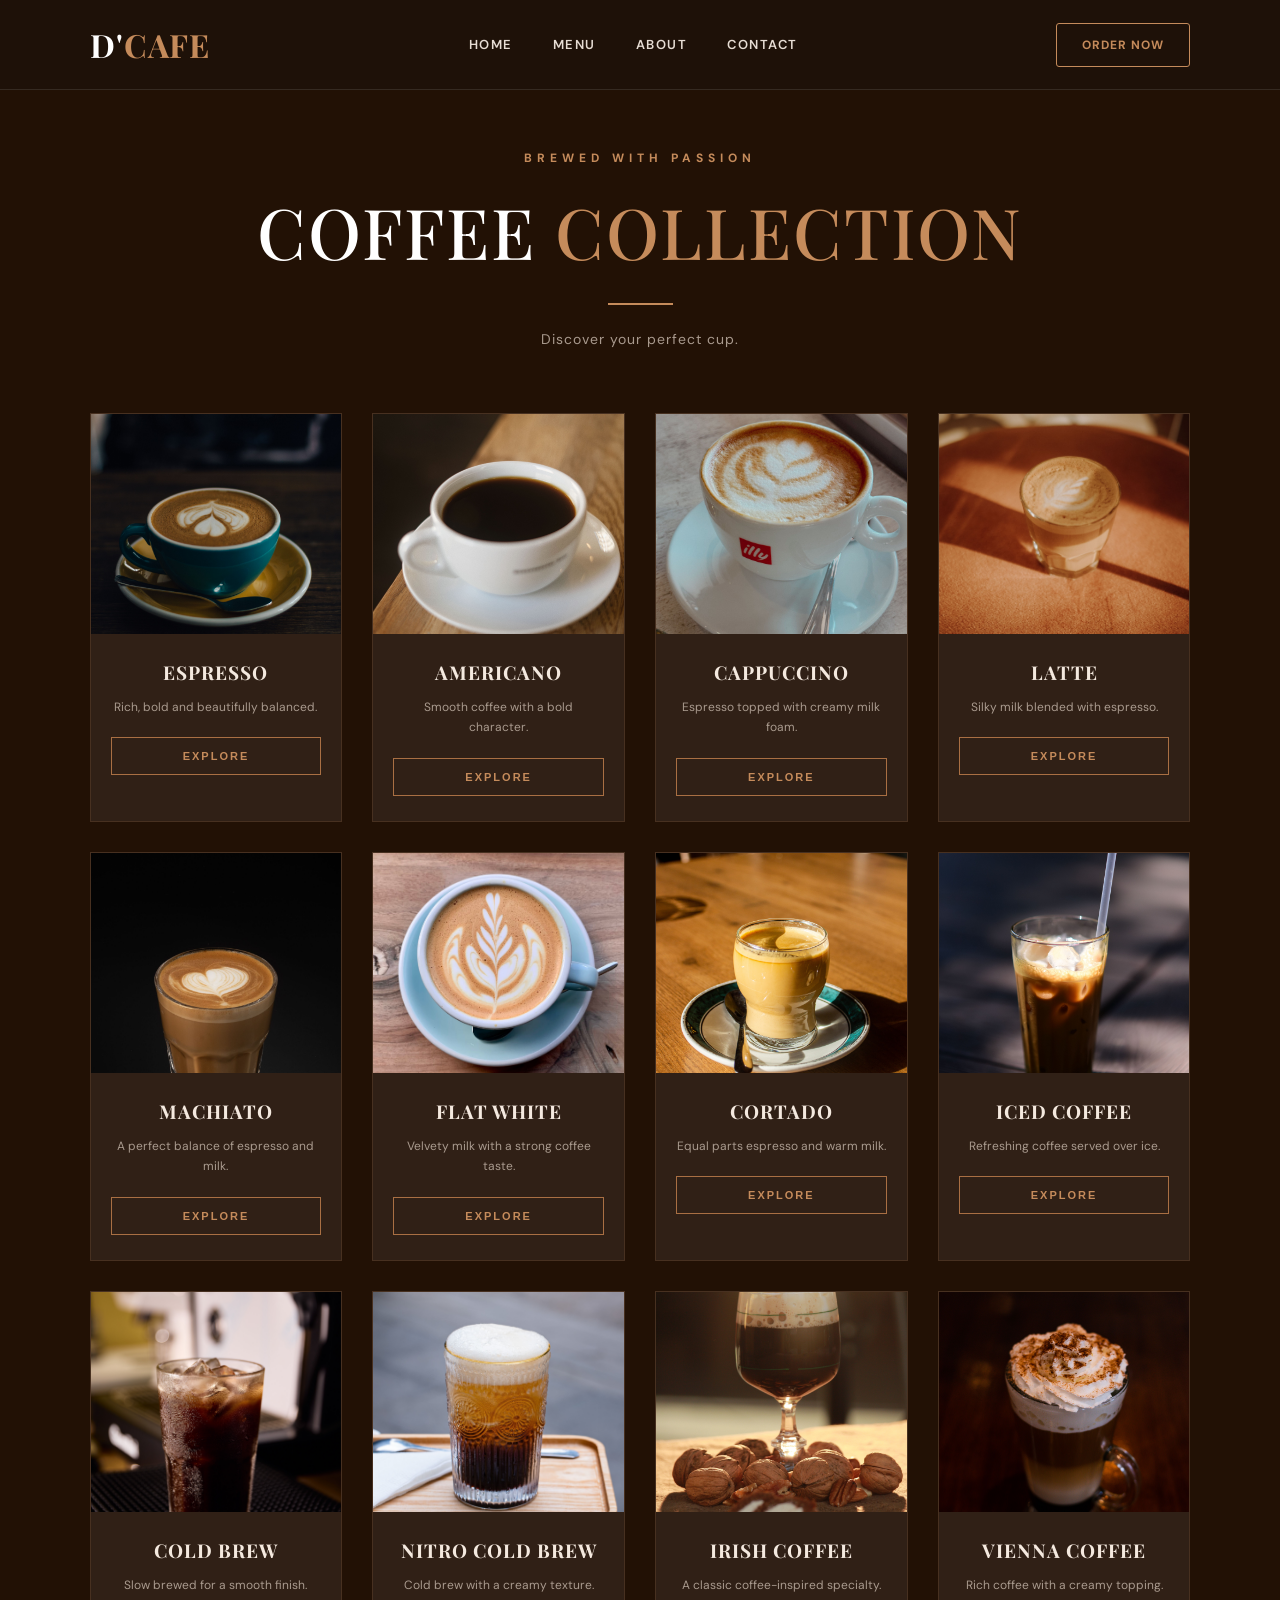
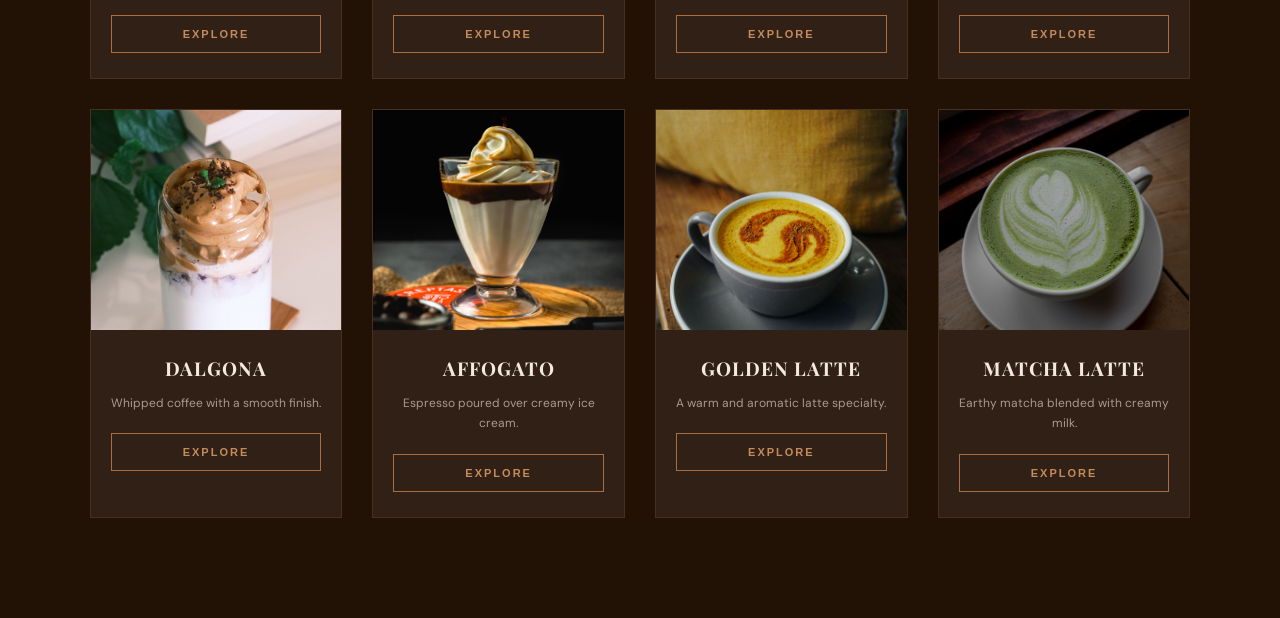
==== coffee.html @ 418d4ee4 "Initial commit" ====
<!DOCTYPE html>
<html lang="en">

<head>
    <meta charset="UTF-8">
    <meta name="viewport" content="width=device-width, initial-scale=1.0">
    <title>D'CAFE | COFFEE</title>
    <link rel="icon" type="image/png" href="logo.png">
    <link rel="stylesheet" href="coffee.css">
</head>

<body>

    <!-- NAVBAR -->
    <nav class="navbar">

        <a href="index.html" class="logo">
            D'<span>CAFE</span>
        </a>

        <div class="navbar-list">
            <a href="index.html">Home</a>
            <a href="#menu">Menu</a>
            <a href="#about">About</a>
            <a href="#contact">Contact</a>
        </div>

        <a href="#menu" class="nav-btn">Order Now</a>

    </nav>

 
<!-- COFFEE MENU -->

<section class="menu" id="menu">

    <div class="menu-heading">
        <p>BREWED WITH PASSION</p>
        <h1>COFFEE <span>COLLECTION</span></h1>
        <div class="heading-line"></div>
        <h3>Discover your perfect cup.</h3>
    </div>

    <div class="menu-container">

        <div class="coffee-card">
            <img src="dcafe-espresso.jpg" alt="Espresso">
            <div class="coffee-info">
                <h2>ESPRESSO</h2>
                <p>Rich, bold and beautifully balanced.</p>
                <button>EXPLORE</button>
            </div>
        </div>

        <div class="coffee-card">
            <img src="dcafe-americano.jpg" alt="Americano">
            <div class="coffee-info">
                <h2>AMERICANO</h2>
                <p>Smooth coffee with a bold character.</p>
                <button>EXPLORE</button>
            </div>
        </div>

        <div class="coffee-card">
            <img src="dcafe-cappuccino.jpg" alt="Cappuccino">
            <div class="coffee-info">
                <h2>CAPPUCCINO</h2>
                <p>Espresso topped with creamy milk foam.</p>
                <button>EXPLORE</button>
            </div>
        </div>

        <div class="coffee-card">
            <img src="dcafe-latte.jpg" alt="Latte">
            <div class="coffee-info">
                <h2>LATTE</h2>
                <p>Silky milk blended with espresso.</p>
                <button>EXPLORE</button>
            </div>
        </div>

        <div class="coffee-card">
            <img src="dcafe-machiato.jpg" alt="Macchiato">
            <div class="coffee-info">
                <h2>MACHIATO</h2>
                <p>A perfect balance of espresso and milk.</p>
                <button>EXPLORE</button>
            </div>
        </div>

        <div class="coffee-card">
            <img src="dcafe-flatwhite.jpg" alt="Flat White">
            <div class="coffee-info">
                <h2>FLAT WHITE</h2>
                <p>Velvety milk with a strong coffee taste.</p>
                <button>EXPLORE</button>
            </div>
        </div>

        <div class="coffee-card">
            <img src="dcafe-cortado.jpg" alt="Cortado">
            <div class="coffee-info">
                <h2>CORTADO</h2>
                <p>Equal parts espresso and warm milk.</p>
                <button>EXPLORE</button>
            </div>
        </div>

        <div class="coffee-card">
            <img src="dcafe-icedcoffee.jpg" alt="Iced Coffee">
            <div class="coffee-info">
                <h2>ICED COFFEE</h2>
                <p>Refreshing coffee served over ice.</p>
                <button>EXPLORE</button>
            </div>
        </div>

        <div class="coffee-card">
            <img src="dcafe-coldbrew.jpg" alt="Cold Brew">
            <div class="coffee-info">
                <h2>COLD BREW</h2>
                <p>Slow brewed for a smooth finish.</p>
                <button>EXPLORE</button>
            </div>
        </div>

        <div class="coffee-card">
            <img src="dcafe-nitrocoldbrew.jpg" alt="Nitro Cold Brew">
            <div class="coffee-info">
                <h2>NITRO COLD BREW</h2>
                <p>Cold brew with a creamy texture.</p>
                <button>EXPLORE</button>
            </div>
        </div>

        <div class="coffee-card">
            <img src="dcafe-irishcoffee.jpg" alt="Irish Coffee">
            <div class="coffee-info">
                <h2>IRISH COFFEE</h2>
                <p>A classic coffee-inspired specialty.</p>
                <button>EXPLORE</button>
            </div>
        </div>

        <div class="coffee-card">
            <img src="dcafe-viennacoffee.jpg" alt="Vienna Coffee">
            <div class="coffee-info">
                <h2>VIENNA COFFEE</h2>
                <p>Rich coffee with a creamy topping.</p>
                <button>EXPLORE</button>
            </div>
        </div>

        <div class="coffee-card">
            <img src="dacfe-dalgonacoffee.jpg" alt="Dalgona Coffee">
            <div class="coffee-info">
                <h2>DALGONA</h2>
                <p>Whipped coffee with a smooth finish.</p>
                <button>EXPLORE</button>
            </div>
        </div>

        <div class="coffee-card">
            <img src="dcafe-affogato.jpg" alt="Affogato">
            <div class="coffee-info">
                <h2>AFFOGATO</h2>
                <p>Espresso poured over creamy ice cream.</p>
                <button>EXPLORE</button>
            </div>
        </div>

        <div class="coffee-card">
            <img src="dcafe-goldenlatte.jpg" alt="Golden Latte">
            <div class="coffee-info">
                <h2>GOLDEN LATTE</h2>
                <p>A warm and aromatic latte specialty.</p>
                <button>EXPLORE</button>
            </div>
        </div>

        <div class="coffee-card">
            <img src="dcafe-matchalatte.jpg" alt="Matcha Latte">
            <div class="coffee-info">
                <h2>MATCHA LATTE</h2>
                <p>Earthy matcha blended with creamy milk.</p>
                <button>EXPLORE</button>
            </div>
        </div>

    </div>

</section>

<!-- COFFEE MENU END -->


    <script src="main.js"></script>
</body>

</html>
---- coffee.css ----
/* GOOGLE FONT */
@import url('https://fonts.googleapis.com/css2?family=DM+Sans:wght@400;500;600;700&family=Playfair+Display:wght@400;500;600;700&display=swap');


/* RESET */
* {
    margin: 0;
    padding: 0;
    box-sizing: border-box;
    text-decoration: none;
}

html {
    scroll-behavior: smooth;
}

body {
    background-color: #17110d;
    font-family: 'DM Sans', sans-serif;
}


/* ================= NAVBAR ================= */

.navbar {
    width: 100%;
    height: 90px;

    padding: 0 7%;

    display: flex;
    align-items: center;
    justify-content: space-between;

    position: absolute;
    top: 0;
    left: 0;
    z-index: 100;

    background: rgba(30, 19, 12, 0.65);
    backdrop-filter: blur(12px);

    border-bottom: 1px solid rgba(255,255,255,0.1);
}


/* LOGO */

.logo {
    color: #fff;
    font-family: 'Playfair Display', serif;
    font-size: 32px;
    font-weight: 700;
    letter-spacing: 1px;
}

.logo span {
    color: #c58b5b;
}


/* NAVIGATION */

.navbar-list {
    display: flex;
    align-items: center;
    /* gap: 40px; */
}

.navbar-list a {
    color: #e7ddd4;
    font-size: 13px;
    font-weight: 600;
    letter-spacing: 1.5px;
    text-transform: uppercase;
    padding: 20px;

    transition: 0.3s ease;
}

.navbar-list a:hover {
    background-color: #c58b5b;
}


/* NAV BUTTON */

.nav-btn {
    padding: 13px 25px;

    border: 1px solid #c58b5b;
    border-radius: 3px;

    color: #c58b5b;
    font-size: 12px;
    font-weight: 700;
    letter-spacing: 1px;
    text-transform: uppercase;

    transition: 0.3s ease;
}

.nav-btn:hover {
    background: #c58b5b;
    color: #21150e;
}



/* ================= COFFEE MENU ================= */

.menu {
    min-height: 100vh;
    padding: 150px 7% 100px;

    background: #221105;
}


/* MENU HEADING */

.menu-heading {
    text-align: center;
    margin-bottom: 65px;
}

.menu-heading > p {
    color: #c58b5b;
    font-size: 12px;
    font-weight: 700;
    letter-spacing: 5px;
    margin-bottom: 18px;
}

.menu-heading h1 {
    color: white;
    font-family: 'Playfair Display', serif;
    font-size: clamp(40px, 6vw, 70px);
    font-weight: 500;
    letter-spacing: 2px;
}

.menu-heading h1 span {
    color: #c58b5b;
}

.heading-line {
    width: 65px;
    height: 2px;
    background: #c58b5b;
    margin: 25px auto;
}

.menu-heading h3 {
    color: #a99a8e;
    font-size: 14px;
    font-weight: 400;
    letter-spacing: 1px;
}


/* MENU GRID */

.menu-container {
    max-width: 1250px;
    margin: 0 auto;

    display: grid;
    grid-template-columns: repeat(4, minmax(0, 1fr));
    gap: 30px;
}


/* COFFEE CARD */

.coffee-card {
    background: #302016;
    overflow: hidden;

    border: 1px solid rgba(197, 139, 91, 0.15);

    transition: 0.4s ease;
}

.coffee-card:hover {
    transform: translateY(-8px);
    border-color: #c58b5b;

    box-shadow: 0 12px 30px rgba(0,0,0,0.4);
}


/* COFFEE IMAGE */

.coffee-card img {
    width: 100%;
    height: 220px;

    display: block;

    object-fit: cover;

    transition: 0.5s ease;
}

.coffee-card:hover img {
    transform: scale(1.06);
}


/* COFFEE INFORMATION */

.coffee-info {
    padding: 25px 20px;
    text-align: center;
}

.coffee-info h2 {
    color: #f4e9df;
    font-family: 'Playfair Display', serif;
    font-size: 19px;
    letter-spacing: 1px;
}

.coffee-info p {
    color: #a99a8e;
    font-size: 12px;
    line-height: 1.7;
    margin: 12px 0 20px;
}


/* EXPLORE BUTTON */

.coffee-info button {
    width: 100%;
    padding: 12px;

    background: transparent;
    border: 1px solid #a96f43;

    color: #c58b5b;

    font-size: 11px;
    font-weight: 700;
    letter-spacing: 2px;

    cursor: pointer;

    transition: 0.3s ease;
}

.coffee-info button:hover {
    background: #a96f43;
    color: white;
}


/* ================= RESPONSIVE ================= */

@media (max-width: 1000px) {

    .menu-container {
        grid-template-columns: repeat(3, minmax(0, 1fr));
    }

}

@media (max-width: 700px) {

    .menu {
        padding: 130px 5% 70px;
    }

    .menu-container {
        grid-template-columns: repeat(2, minmax(0, 1fr));
        gap: 15px;
    }

    .coffee-card img {
        height: 170px;
    }

    .coffee-info {
        padding: 18px 12px;
    }

    .coffee-info h2 {
        font-size: 15px;
    }

}

@media (max-width: 400px) {

    .menu-container {
        grid-template-columns: 1fr;
    }

    .coffee-card img {
        height: 230px;
    }

}
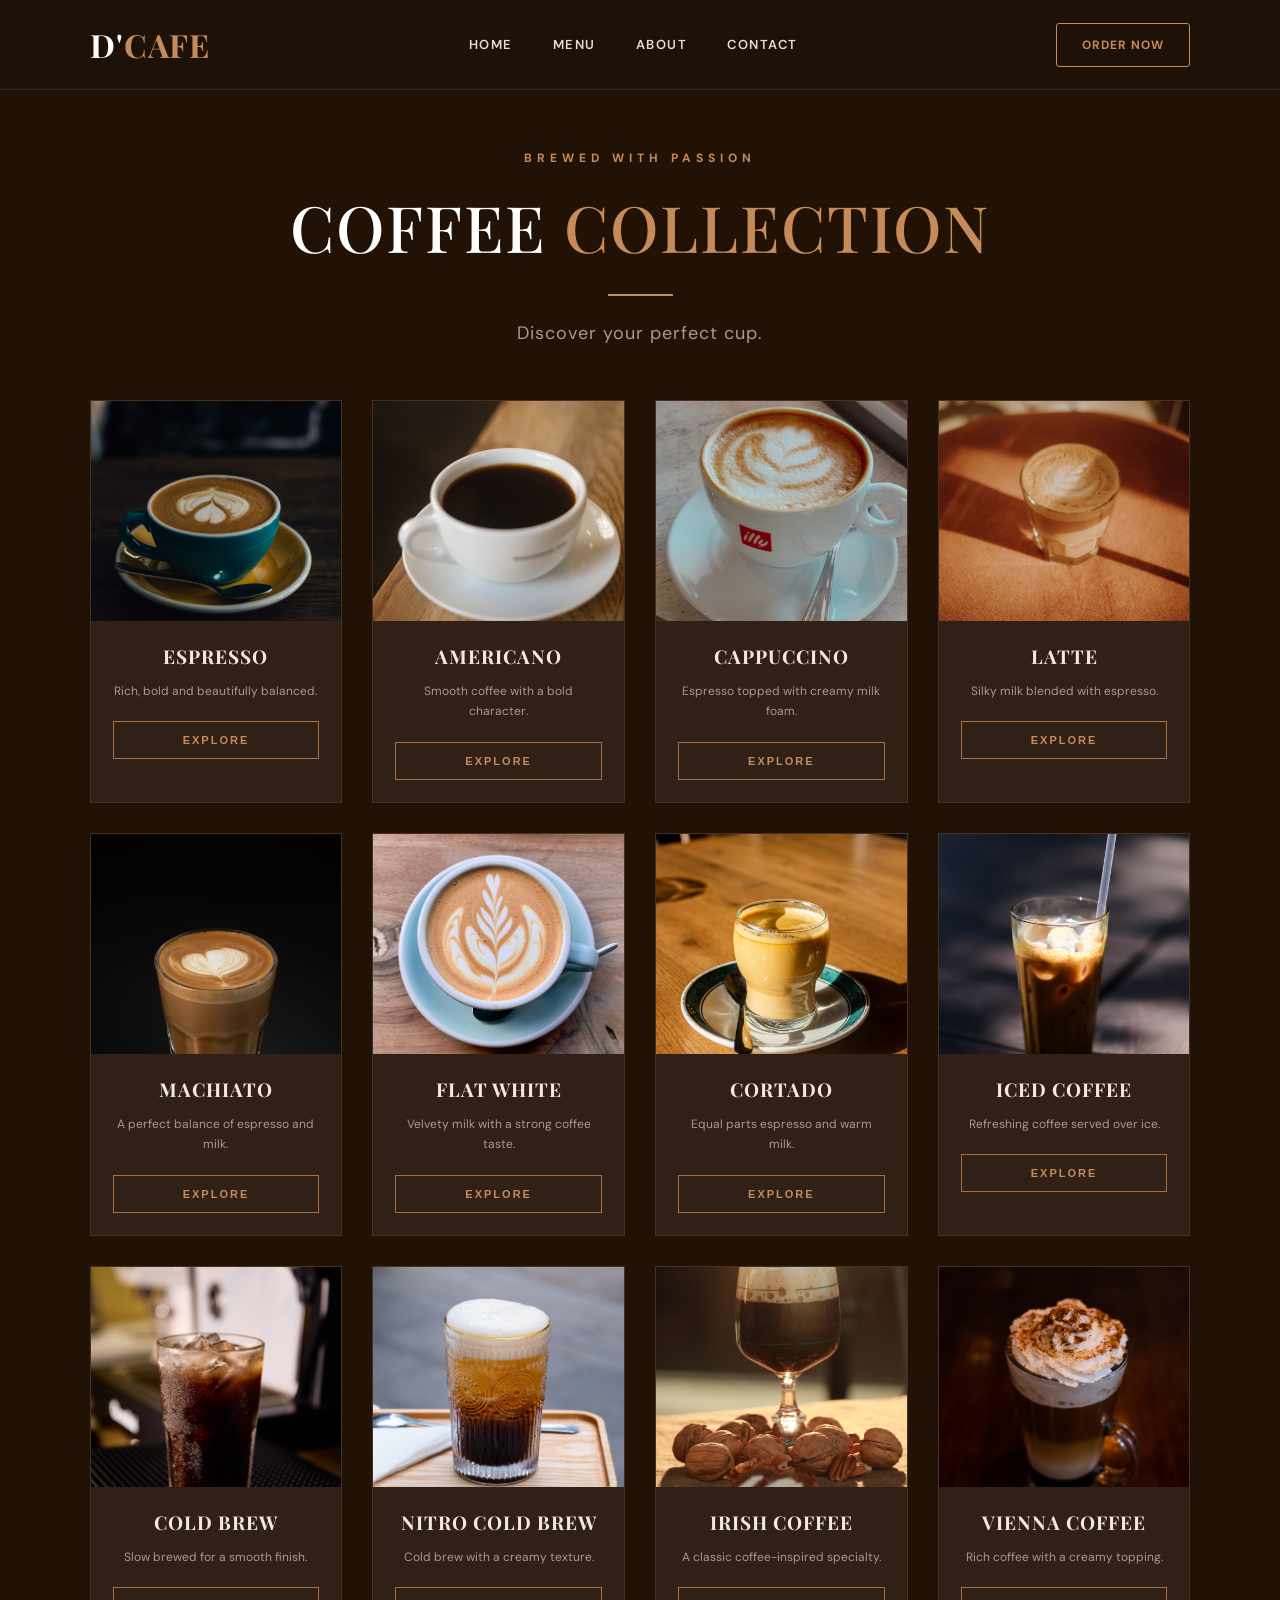
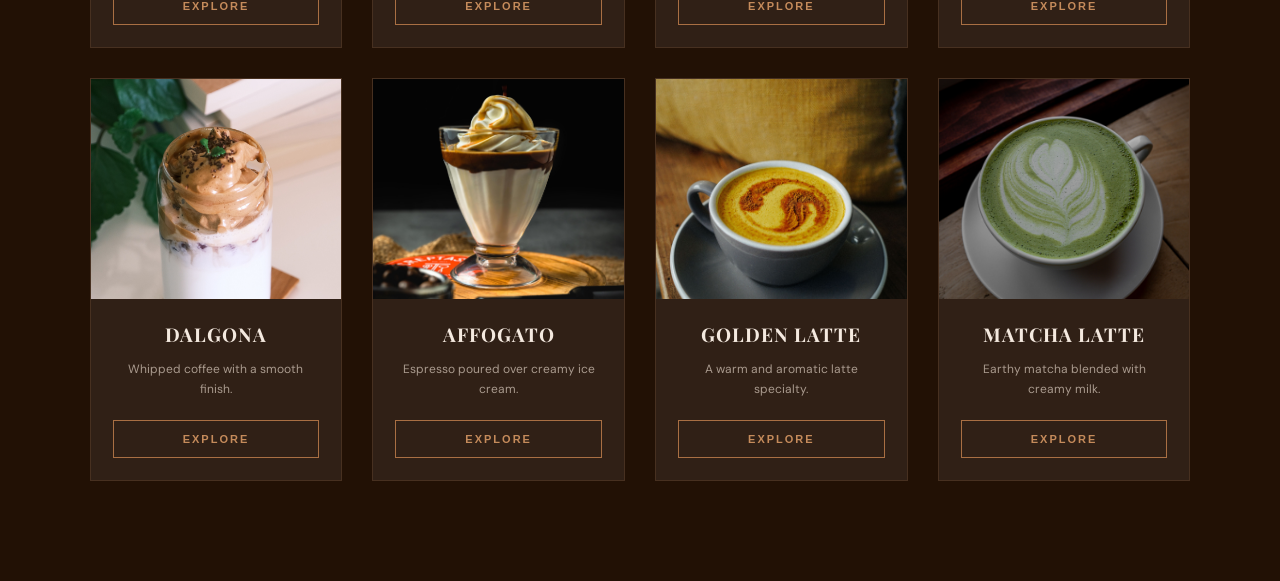
==== commit 9bb4c7a8: "Update website design" ====
--- a/coffee.html
+++ b/coffee.html
@@ -12,22 +12,22 @@
 <body>
 
     <!-- NAVBAR -->
-    <nav class="navbar">
-
-        <a href="index.html" class="logo">
-            D'<span>CAFE</span>
-        </a>
-
-        <div class="navbar-list">
-            <a href="index.html">Home</a>
-            <a href="#menu">Menu</a>
-            <a href="#about">About</a>
-            <a href="#contact">Contact</a>
-        </div>
-
-        <a href="#menu" class="nav-btn">Order Now</a>
-
-    </nav>
+<nav class="navbar">
+
+    <a href="index.html" class="logo">
+        D'<span>CAFE</span>
+    </a>
+
+    <div class="navbar-list">
+        <a href="index.html">Home</a>
+        <a href="#menu">Menu</a>
+        <a href="index.html#about">About</a>
+        <a href="index.html#contact">Contact</a>
+    </div>
+
+    <a href="#menu" class="nav-btn">Order Now</a>
+
+</nav>
 
  
 <!-- COFFEE MENU -->
--- a/coffee.css
+++ b/coffee.css
@@ -256,20 +256,372 @@
 }
 
 
-/* ================= RESPONSIVE ================= */
-
-@media (max-width: 1000px) {
+
+/* =========================================
+   COFFEE MENU - RESPONSIVE DESIGN
+   Desktop | Laptop | Tablet | Mobile
+========================================= */
+
+
+/* LARGE DESKTOP */
+
+@media (min-width: 1440px) {
+
+    .menu-container {
+        max-width: 1350px;
+        gap: 35px;
+    }
+
+    .coffee-card img {
+        height: 250px;
+    }
+
+}
+
+
+/* LAPTOP */
+
+@media (max-width: 1200px) {
+
+    .menu {
+        padding-left: 5%;
+        padding-right: 5%;
+    }
 
     .menu-container {
         grid-template-columns: repeat(3, minmax(0, 1fr));
-    }
-
-}
-
-@media (max-width: 700px) {
+        gap: 25px;
+    }
+
+}
+
+
+/* TABLET */
+
+@media (max-width: 900px) {
+
+    .navbar {
+        padding: 0 5%;
+    }
+
+    .navbar-list a {
+        padding: 13px;
+        font-size: 11px;
+    }
+
+    .logo {
+        font-size: 27px;
+    }
 
     .menu {
-        padding: 130px 5% 70px;
+        padding: 130px 5% 80px;
+    }
+
+    .menu-heading {
+        margin-bottom: 50px;
+    }
+
+    .menu-heading h1 {
+        font-size: clamp(38px, 6vw, 55px);
+    }
+
+    .menu-container {
+        grid-template-columns: repeat(2, minmax(0, 1fr));
+        gap: 22px;
+    }
+
+    .coffee-card img {
+        height: 210px;
+    }
+
+    .coffee-info {
+        padding: 22px 16px;
+    }
+
+}
+
+
+/* MOBILE */
+
+@media (max-width: 600px) {
+
+    .navbar {
+        height: auto;
+        min-height: 75px;
+        padding: 15px 5%;
+        flex-wrap: wrap;
+        row-gap: 12px;
+    }
+
+    .logo {
+        font-size: 24px;
+    }
+
+    .navbar-list {
+        order: 3;
+        width: 100%;
+        justify-content: center;
+        flex-wrap: wrap;
+    }
+
+    .navbar-list a {
+        padding: 9px 12px;
+        font-size: 10px;
+        letter-spacing: 0.5px;
+    }
+
+    .nav-btn {
+        display: none;
+    }
+
+    .menu {
+        padding: 130px 6% 65px;
+    }
+
+    .menu-heading {
+        margin-bottom: 40px;
+    }
+
+    .menu-heading > p {
+        font-size: 10px;
+        letter-spacing: 3px;
+    }
+
+    .menu-heading h1 {
+        font-size: clamp(34px, 8vw, 45px);
+        letter-spacing: 1px;
+    }
+
+    .menu-heading h3 {
+        font-size: 12px;
+    }
+
+    .heading-line {
+        margin: 20px auto;
+    }
+
+    .menu-container {
+        grid-template-columns: repeat(2, minmax(0, 1fr));
+        gap: 13px;
+    }
+
+    .coffee-card img {
+        height: clamp(125px, 35vw, 190px);
+    }
+
+    .coffee-info {
+        padding: 17px 10px;
+    }
+
+    .coffee-info h2 {
+        font-size: clamp(13px, 3.5vw, 17px);
+    }
+
+    .coffee-info p {
+        font-size: 11px;
+        line-height: 1.6;
+        margin: 10px 0 15px;
+    }
+
+    .coffee-info button {
+        padding: 11px 5px;
+        font-size: 9px;
+        letter-spacing: 1px;
+    }
+
+}
+
+
+/* SMALL MOBILE */
+
+@media (max-width: 380px) {
+
+    .menu {
+        padding-left: 5%;
+        padding-right: 5%;
+    }
+
+    .menu-container {
+        gap: 10px;
+    }
+
+    .coffee-card img {
+        height: 125px;
+    }
+
+    .coffee-info {
+        padding: 14px 8px;
+    }
+
+    .coffee-info h2 {
+        font-size: 13px;
+    }
+
+    .coffee-info p {
+        font-size: 10px;
+    }
+
+    .coffee-info button {
+        font-size: 8px;
+        letter-spacing: 0.5px;
+    }
+
+}
+
+
+/* HORIZONTAL OVERFLOW PROTECTION */
+
+html,
+body {
+    width: 100%;
+    max-width: 100%;
+    overflow-x: clip;
+}
+
+.menu,
+.menu-container,
+.coffee-card {
+    min-width: 0;
+    max-width: 100%;
+}
+
+
+
+/* =========================================
+   D'CAFE MENU RESPONSIVE
+   COFFEE + WESTERN
+========================================= */
+
+/* Prevent horizontal overflow */
+
+html,
+body {
+    width: 100%;
+    max-width: 100%;
+}
+
+* {
+    box-sizing: border-box;
+}
+
+img {
+    display: block;
+    max-width: 100%;
+}
+
+/* MENU SECTION */
+
+.menu {
+    width: 100%;
+    padding: 150px 7% 100px;
+}
+
+/* MENU HEADING */
+
+.menu-heading {
+    width: 100%;
+    text-align: center;
+    margin-bottom: 55px;
+}
+
+.menu-heading h1 {
+    font-size: clamp(35px, 5vw, 65px);
+    overflow-wrap: anywhere;
+}
+
+.menu-heading h3 {
+    font-size: clamp(13px, 2vw, 18px);
+}
+
+/* MENU GRID */
+
+.menu-container {
+    width: 100%;
+    max-width: 1250px;
+    margin: 0 auto;
+
+    display: grid;
+    grid-template-columns: repeat(4, minmax(0, 1fr));
+    gap: 30px;
+}
+
+/* MENU CARD */
+
+.coffee-card {
+    width: 100%;
+    min-width: 0;
+    overflow: hidden;
+}
+
+.coffee-card img {
+    width: 100%;
+    height: 220px;
+    object-fit: cover;
+}
+
+.coffee-info {
+    width: 100%;
+    min-width: 0;
+    padding: 22px;
+}
+
+.coffee-info h2 {
+    overflow-wrap: anywhere;
+}
+
+.coffee-info p {
+    overflow-wrap: break-word;
+}
+
+/* LAPTOP */
+
+@media (max-width: 1200px) {
+    .menu-container {
+        grid-template-columns: repeat(3, minmax(0, 1fr));
+        gap: 25px;
+    }
+}
+
+/* TABLET */
+
+@media (max-width: 900px) {
+    .menu {
+        padding: 130px 5% 80px;
+    }
+
+    .menu-container {
+        grid-template-columns: repeat(2, minmax(0, 1fr));
+        gap: 22px;
+    }
+
+    .coffee-card img {
+        height: 220px;
+    }
+}
+
+/* MOBILE */
+
+@media (max-width: 600px) {
+    .menu {
+        padding: 120px 5% 60px;
+    }
+
+    .menu-heading {
+        margin-bottom: 35px;
+    }
+
+    .menu-heading h1 {
+        font-size: clamp(30px, 8vw, 42px);
+        letter-spacing: 1px;
+    }
+
+    .menu-heading > p {
+        font-size: 10px;
+        letter-spacing: 2px;
+    }
+
+    .menu-heading h3 {
+        font-size: 13px;
     }
 
     .menu-container {
@@ -278,27 +630,131 @@
     }
 
     .coffee-card img {
-        height: 170px;
+        height: clamp(120px, 35vw, 180px);
     }
 
     .coffee-info {
-        padding: 18px 12px;
+        padding: 13px;
     }
 
     .coffee-info h2 {
-        font-size: 15px;
-    }
-
-}
-
-@media (max-width: 400px) {
-
-    .menu-container {
-        grid-template-columns: 1fr;
-    }
-
-    .coffee-card img {
-        height: 230px;
-    }
-
-}
+        font-size: 14px;
+    }
+
+    .coffee-info p {
+        font-size: 11px;
+        line-height: 1.6;
+    }
+
+    .coffee-info button {
+        max-width: 100%;
+        font-size: 10px;
+        padding: 10px 12px;
+    }
+}
+
+/* SMALL MOBILE */
+
+@media (max-width: 380px) {
+    .menu {
+        padding-left: 4%;
+        padding-right: 4%;
+    }
+
+    .menu-container {
+        gap: 10px;
+    }
+
+    .coffee-info {
+        padding: 10px;
+    }
+
+    .coffee-info h2 {
+        font-size: 12px;
+    }
+
+    .coffee-info p {
+        font-size: 10px;
+    }
+}
+
+/* =================================
+   NAVBAR RESPONSIVE - SAME AS INDEX
+================================= */
+
+/* TABLET & MOBILE */
+
+@media (max-width: 768px) {
+
+    .navbar {
+        width: 100%;
+        height: auto;
+        min-height: 75px;
+
+        padding: 15px 5%;
+
+        flex-wrap: wrap;
+        row-gap: 12px;
+    }
+
+    .logo {
+        font-size: 25px;
+    }
+
+    .navbar-list {
+        order: 3;
+        width: 100%;
+
+        display: flex;
+        justify-content: center;
+        flex-wrap: wrap;
+
+        gap: 5px;
+    }
+
+    .navbar-list a {
+        padding: 9px 12px;
+        font-size: 10px;
+        letter-spacing: 0.5px;
+    }
+
+    .nav-btn {
+        display: none;
+    }
+}
+
+
+/* SMALL MOBILE */
+
+@media (max-width: 480px) {
+
+    .navbar {
+        padding: 13px 4%;
+    }
+
+    .logo {
+        font-size: 23px;
+    }
+
+    .navbar-list {
+        gap: 0;
+    }
+
+    .navbar-list a {
+        padding: 9px 10px;
+        font-size: 9px;
+    }
+
+}
+
+
+/* VERY SMALL MOBILE */
+
+@media (max-width: 360px) {
+
+    .navbar-list a {
+        padding: 8px;
+        font-size: 8px;
+    }
+
+}
